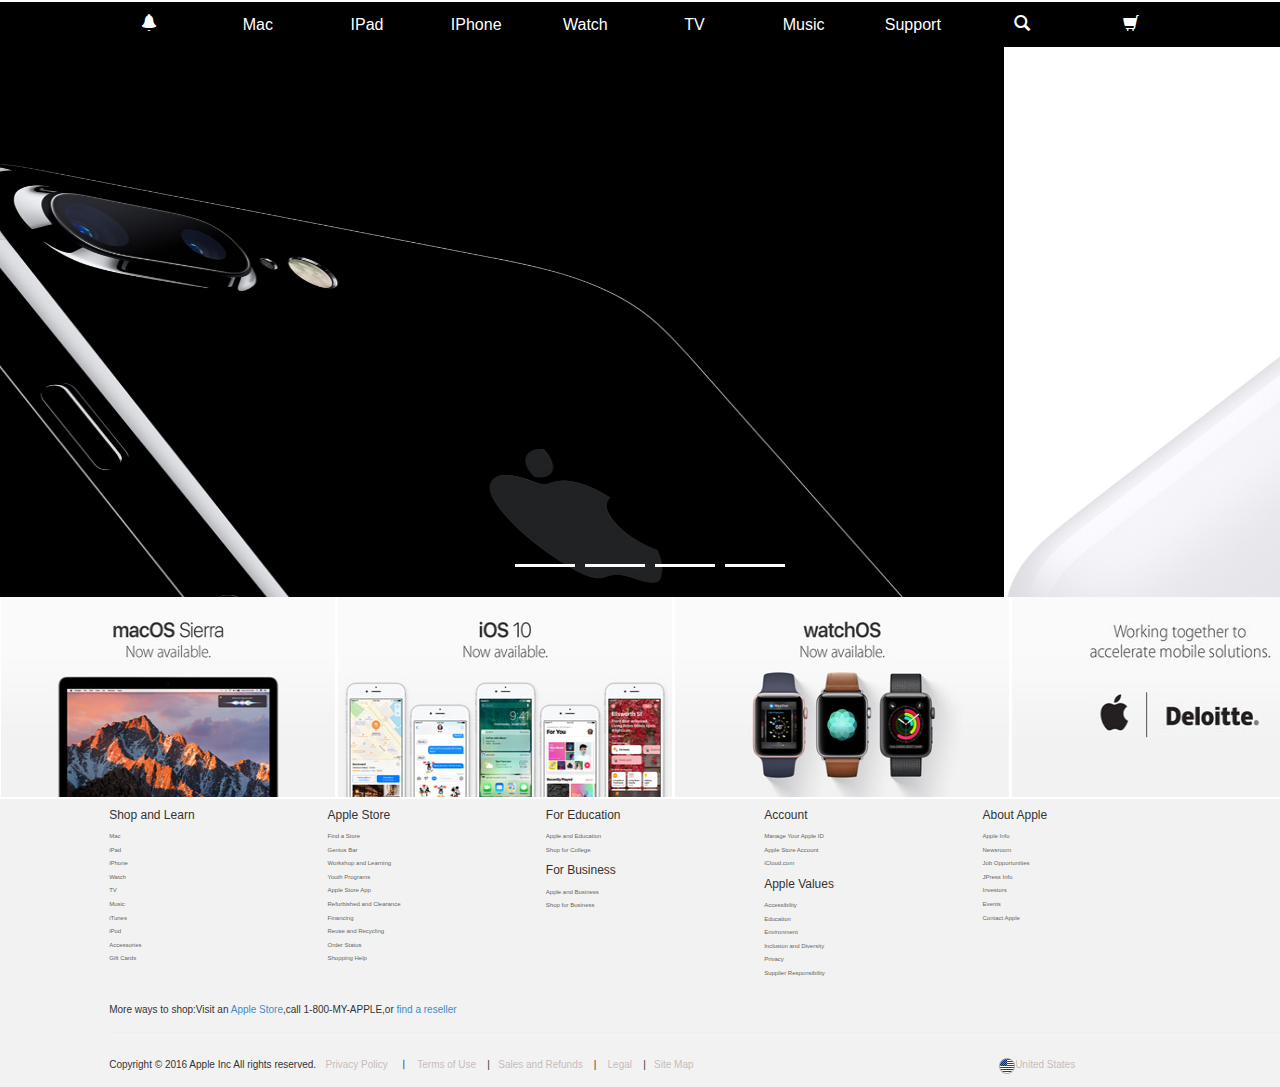
==== index.html @ 30ee864a "项目" ====
<!DOCTYPE html>
<html lang="en">
<head>
    <meta charset="UTF-8">
    <title>Apple (中国) - 官方网站</title>

    <link rel="stylesheet" href="bootstap/css/bootstrap.min.css">
    <link rel="stylesheet" href="bootstap/css/bootstrap-theme.min.css">
    <link rel="stylesheet" href="css/ApChinaCss.css">

    <script src="js/ApChinaJs.js"></script>
    <script src="js/jquery-3.1.1.js"></script>
    <script src="bootstap/js/bootstrap.min.js"></script>
    <script src="js/ApChinaJava.js"></script>

</head>
<body>
<nav>
    <div class="row box1">
        <ul class="col-sm-12 hid" id="hid1">
            <li class="col-sm-1 col-sm-offset-1 ac-gn-item">
                <a href="#">
                    <span class="glyphicon glyphicon-bell"></span>
                </a>
            </li>
            <li class="col-sm-1 ac-gn-item">
                <a href="Mac.html">
                    <span>Mac</span>
                </a>
            </li>
            <li class="col-sm-1 ac-gn-item">
                <a href="iPad.html">
                    <span>IPad</span>
                </a>
            </li>
            <li class="col-sm-1 ac-gn-item">
                <a href="#">
                    <span>IPhone</span>
                </a>
            </li>
            <li class="col-sm-1 ac-gn-item">
                <a href="#">
                    <span>Watch</span>
                </a>
            </li>
            <li class="col-sm-1 ac-gn-item">
                <a href="#">
                    <span>TV</span>
                </a>
            </li>
            <li class="col-sm-1 ac-gn-item">
                <a href="#">
                    <span>Music</span>
                </a>
            </li>
            <li class="col-sm-1 ac-gn-item">
                <a href="support.html">
                    <span>Support</span>
                </a>
            </li>
            <li class="col-sm-1 ac-gn-item xlis">
                <a href="#">
                    <span class="glyphicon glyphicon-search" id="search"></span>
                </a>
            </li>
            <li class="col-sm-1 ac-gn-item">
                <a href="#">
                    <span class="glyphicon glyphicon-shopping-cart"></span>
                </a>
            </li>
        </ul>
        <ul class="uls1">
            <li class="lis1 glyphicon glyphicon-align-justify"></li>
            <li class="lis2 glyphicon glyphicon-tint"></li>
            <li class="lis3  glyphicon glyphicon-shopping-cart"></li>

        </ul>
        <ul class="uls2">
            <li class="glyphicon glyphicon-bell lis4"></li>
            <li class="lis5"><span class="glyphicon glyphicon-search"></span><input type="text" placeholder="Search apple.com" id="inp1"><div id="div"><h6>Quick Links</h6><ul>
                <li>Find a Store</li>
                <li>Accessories</li>
                <li>iPod</li>
                <li>iOS</li>
                <li>Gift Cards</li></ul></div></li>
            <li class="glyphicon glyphicon-remove lis6"></li>
        </ul>
    </div>
</nav>
<article>
    <div class="row box2">
        <ul class="col-sm-12 ul1" id="hezi1">
            <li style="z-index: 1"><a href="#"><img src="images/iphon7.jpg" alt=""></a></li>
            <li><a href="#"><img src="images/airpods.jpg" alt=""></a></li>
            <li><a href="#"><img src="images/watch.jpg" alt=""></a></li>
            <li><a href="#"><img src="images/kuke.jpg" alt=""></a></li>
            <li><a href="#"><img src="images/iphon7.jpg" alt=""></a></li>
        </ul>
        <ul class="col-sm-12 ul2" id="ul2">
            <li></li>
            <li></li>
            <li></li>
            <li></li>
        </ul>
        <div class="can1" hidden="hidden">
            <div class="circle1" id="cl1"> < </div>
        </div>
        <div class="can2" hidden="hidden">
            <div class="circle2" id="cl2"> > </div>
        </div>
    </div>
</article>
<article>
    <div class="row box3">
        <ul class="col-sm-12">
            <li class="col-sm-3"><a href="#"><img src="images/macos.jpg" alt=""></a></li>
            <li class="col-sm-3"><a href="#"><img src="images/ios10.jpg" alt=""></a></li>
            <li class="col-sm-3"><a href="#"><img src="images/watchos.jpg" alt=""></a></li>
            <li class="col-sm-3"><a href="#"><img src="images/Deloitte.jpg" alt="" class="img"></a></li>
        </ul>
    </div>
</article>

<article>
    <div class="row box4">
        <div class="col-sm-1"></div>
        <div class="col-sm-2">
            <h6>Shop and Learn</h6>
            <ul>
                <li><a href="#">Mac</a></li>
                <li><a href="#">iPad</a></li>
                <li><a href="#">iPhone</a></li>
                <li><a href="#">Watch</a></li>
                <li><a href="#">TV</a></li>
                <li><a href="#">Music</a></li>
                <li><a href="#">iTunes</a></li>
                <li><a href="#">iPod</a></li>
                <li><a href="#">Accessories</a></li>
                <li><a href="#">Gift Cards</a></li>
            </ul>
        </div>
        <div class="col-sm-2">
            <h6>Apple Store</h6>
            <ul>
                <li><a href="#">Find a Store</a></li>
                <li><a href="#">Genius Bar</a></li>
                <li><a href="#">Workshop and Learning</a></li>
                <li><a href="#">Youth Programs</a></li>
                <li><a href="#">Apple Store App</a></li>
                <li><a href="#">Refurbished and Clearance</a></li>
                <li><a href="#">Financing</a></li>
                <li><a href="#">Reuse and Recycling</a></li>
                <li><a href="#">Order Status</a></li>
                <li><a href="#">Shopping Help</a></li>
            </ul>
        </div>
        <div class="col-sm-2">
            <h6>For Education</h6>
            <ul>
                <li><a href="#">Apple and Education</a></li>
                <li><a href="#">Shop for College</a></li>
            </ul>
            <h6>For Business</h6>
            <ul>
                <li><a href="#">Apple and Business</a></li>
                <li><a href="#">Shop for Business</a></li>
            </ul>
        </div>
        <div class="col-sm-2">
            <h6>Account</h6>
            <ul>
                <li><a href="#">Manage Your Apple ID</a></li>
                <li><a href="#">Apple Store Account</a></li>
                <li><a href="#">iCloud.com</a></li>
            </ul>
            <h6>Apple Values</h6>
            <ul>
                <li><a href="#">Accessibility</a></li>
                <li><a href="#">Education</a></li>
                <li><a href="#">Environment</a></li>
                <li><a href="#">Inclusion and Diversity</a></li>
                <li><a href="#">Privacy</a></li>
                <li><a href="#">Supplier Responsibility</a></li>
            </ul>
        </div>
        <div class="col-sm-2">
            <h6>About Apple</h6>
            <ul>
                <li><a href="#">Apple Info</a></li>
                <li><a href="#">Newsroom</a></li>
                <li><a href="#">Job Opportunities</a></li>
                <li><a href="#">JPress Info</a></li>
                <li><a href="#">Investors</a></li>
                <li><a href="#">Events</a></li>
                <li><a href="#">Contact Apple</a></li>
            </ul>
        </div>
        <div class="col-sm-1"></div>
    </div>
</article>

<footer>
    <div class="row">
        <div class="col-lg-11 col-sm-offset-1 hz1">
            <span>More ways to shop:Visit an</span><a href="#"> Apple Store</a><span>,call 1-800-MY-APPLE,or</span><a
                href="#"> find a reseller</a>
        </div>


        <div class="col-sm-11 col-sm-offset-1 hz2">
            <hr/>
        </div>


        <div class="col-sm-11 col-sm-offset-1 hz3">
            <span>Copyright &copy; 2016 Apple Inc All rights reserved.</span>
            <a href="#">&nbsp; Privacy Policy&nbsp; </a><span>&nbsp; 丨&nbsp; </span><a href="#"> &nbsp;Terms of Use&nbsp; </a><span>&nbsp; |&nbsp; </span>
            <a href="#"> &nbsp;Sales and Refunds &nbsp;</a><span> &nbsp;| &nbsp;</span><a href="#"> &nbsp;Legal&nbsp; </a><span>&nbsp; |&nbsp; </span>
            <a href="#"> &nbsp;Site Map&nbsp; </a><span class="abc"><a href="#"><img src="images/Amari.png" alt="">United States</a></span>
        </div>
    </div>
</footer>
<div class="dv">
    <ul class="one">
        <li class="glyphicon glyphicon-remove l"></li>
        <li class="glyphicon glyphicon-bell"></li>
    </ul>
    <ul class="two">
        <li>Mac</li>
        <li>iPad</li>
        <li>iPhone</li>
        <li>Watch</li>
        <li>TV</li>
        <li>Music</li>
        <li>Support</li>
        <li>Search apple.com</li>
    </ul>
</div>

</body>
</html>
---- css/ApChinaCss.css ----
*{
    margin: 0;
    padding: 0;
    list-style: none;
}
/*导航栏*/
.box1{
    background-color: #000000;
    height: 45px;
    text-decoration: none;
    margin-top: 2px;
}
.box1 ul{
    padding: 0;
    margin: 0;
}
.box1 ul li{
    height: 45px;
    float: left;
}
.box1 ul li a{
    display: block;
    height: 100px;
    text-align: center;
    color: #ffffff;
    line-height: 45px;
    font-size: 16px;
    font-weight: 100;
    text-decoration: none;
}
.box1 ul li a:hover{
    color: #6e6a66;
}
.box1 .uls1{
    display: none;
}
.box1 .uls1{
    width: 100%;
    height: 45px;
    /*background-color: #FFFFFF;*/
    padding-left: 15px;
}
.box1 .uls1 li{
    float: left;
    width: 33%;
    height: 45px;
    line-height: 45px;
}
.box1 .uls1 li:hover{
    color: #6e6a66;
}
.box1 .uls1 .lis1{
    text-align: left;
    color: #FFFFFF;
    font-size: 16px;
    padding-left: 5px;
}
.box1 .uls1 .lis2{
    text-align: center;
    color: #FFFFFF;
    font-size: 16px;
    padding-left: 5px;
}
.box1 .uls1 .lis3{
    text-align: right;
    color: #FFFFFF;
    font-size: 16px;
    padding-right: 15px;
}

.box1 .uls2{
    display: none;
}
.box1 .uls2 {
    width: 100%;
    height: 45px;
    padding-left: 15px;

}
.box1 .uls2 li{
    color: #ffffff;
    float: left;
    height: 45px;
    line-height: 45px;
    /*background-color: red;*/
}
.box1 .uls2 li:hover{
    color: #6e6a66;
}
.box1 .uls2 .lis4{
    width: 20%;
    text-align: left;
    /*color: #ffffff;*/
    font-size: 16px;
    padding-left: 50px;
}
.box1 .uls2 .lis5{
    width: 60%;
}
.box1 .uls2 .lis5 span{
    /*display: block;*/
    width: 3%;
}
.box1 .uls2 .lis5 input{
    width: 97%;
    height: 45px;
    border: none;
    outline: none;
    background-color: #000000;
}
.box1 .uls2 .lis5 #div{
    color: #88847c;
    margin: 0;
    padding: 0;
    display: none;
    width: 100%;
    height: 250px;
    background-color: #ffffff;
    z-index: 10000000;
    position: relative;
    top: 0;
}
.box1 .uls2 .lis5 #div h6{
    margin: 0;
    padding-left: 30px;
    height: 60px;
    line-height: 60px;
}
.box1 .uls2 .lis5 #div ul{
    padding-left: 75px;
    width: 100%;
    height: 100px;
    position: absolute;
    top: 45px;
    left: 0;
}
.box1 .uls2 .lis5 #div li{
    color: #88847c;
    width: 100%;
    height: 40px;
    line-height: 40px;
    font-size: 10px;
    /*display: block;*/
}
.box1 .uls2 .lis5 #div li:hover{
    background-color: #c3bbb3;
}


.box1 .uls2 .lis6{
    width: 20%;
    text-align: center;
    height: 45px;
    padding-right: 30px;
}

/*//轮播图*/
.box2{
    position: relative;
    height: 550px;
    margin: 0;
    padding: 0;
}

.box2 ul{
    list-style: none;
}
.box2{
    height: 550px;
    width:100%;
    margin: 0;
    padding: 0;
    position: relative;
    overflow: hidden;
}
.box2 ul img{
    display: block;
    width: 1366px;
    height: 550px;
}
.box2 .ul1{
    padding: 0;
    height: 550px;
    width: 600%;
    z-index: 1;
    position: relative;
}
.box2 .ul2{
    height: 3px;
    z-index: 100;
    position: absolute;
    bottom: 20px;
    left: 50%;
    margin-left: -140px;
}
.box2 .ul2 li{
    float: left;
    width: 60px;
    height: 3px;
    margin-right: 10px;
    background-color: #fff;
}

.box2>.ul1>li{
    float: left;
    margin: 0;
    padding: 0;
    /*position: absolute;*/
    /*top: 0;*/
}
.box2>.ul1>li>img{
    display: block;
}

.box2 .can1{
    position: absolute;
    left: 0;
    top: 0;
    width: 150px;
    height: 550px;
    z-index: 9999;
    /*display: none;*/
}
.box2 .can1 .circle1{
    width: 65px;
    height: 65px;
    border-radius: 50%;
    position: absolute;
    top: 50%;
    left: 10px;
    margin-top: -40px;
    z-index: 999;
    background: rgba(99, 103, 83, 0.2);
    text-align: center;
    line-height: 65px;
    font-size: 20px;
    color: #ffffff;
}
.box2 .can2{
    position: absolute;
    right: 0;
    top: 0;
    width: 150px;
    height: 550px;
    /*display: none;*/
}
.box2 .circle2{
    width: 65px;
    height: 65px;
    border-radius: 50%;
    position: absolute;
    top: 50%;
    right: 10px;
    margin-top: -40px;
    background: rgba(99, 103, 83, 0.2);
    z-index: 999;
    text-align: center;
    line-height: 65px;
    font-size: 20px;
    color: #ffffff;

}


/*项目展示*/

.box3{
    width: 1349px;
    margin: 0;
    padding: 0;
    padding-left:1px;
}
.box3 ul{
    width: 100%;
    padding: 0;
    margin: 0;
}
.box3 ul li{
    width: 337px;
    display: block;
    float: left;
    margin: 0;
    padding:0;
    text-align: center;
    line-height: 20px;
    /*border-right: 2px;*/
}
.box3 ul li a{
    display: block;
    width: 335.25px;
    height: 200px;
}
.box3 ul li a img{
     display: block;
     width: 335.25px;
     height: 200px;
     border-right: 1px solid #FFFFFF;
 }
.box3 ul li a .img{
    border:0;
}

.box4{
    background-color: #f2f2f2;
    margin-top: 2px;
}
.box4 ul li a{
    display: block;
    margin-top: 5px;
    font-size: 6px;
    color: #666666;
}
footer{
    background-color: #f2f2f2;
}

footer .hz1 span{
    height: 45px;
    font-size: 10px;
    line-height: 45px;

}
footer .hz1 a{
    /*display: block;*/
    font-size: 10px;
}
footer .hz2{
    height: 10px;
    margin-top: 0;
}
footer .hz2 hr{
    margin: 0;
}
footer .hz3 span{
    height: 45px;
    font-size: 10px;
    line-height: 45px;
}
footer .hz3 a{
    font-size: 10px;
    color: #c7bcbc;
}
footer .hz3 .abc{
    margin-left: 300px;
}

/*创建的元素的样式设置*/
.box1 .ul3{
    padding-left: 15px;
    margin: 0 auto;
}

.box1 .ul3 li{
    /*width: 100px;*/
    height: 45px;
    float: left;
    /*margin: 0 auto;*/
}
.box1 .ul3 .li1,#li3{
    width: 20%;
    text-align: center;
    line-height: 45px;
    font-size: 18px;
    color: #FFFFFF;
    font-weight: 200;

}
.box1 .ul3 .li2{
    width: 60%;
    /*height: 200px;*/
    /*position: relative;*/
}
.box1 .ul3 .li2 input{
    border: 0;
    width: 96%;
    height: 45px;
    background-color: #000000;
    color: #FFFFFF;
    list-style: none;
    line-height: 45px;
    margin-top: -5px;
}
.box1 .ul3 .li2 span{
    text-align: center;
    line-height: 45px;
    width: 4%;
    height: 45px;
    font-size: 18px;
    color: #FFFFFF;
}
.box1 .ul3 .li2 ul{
    width: 100%;
    height: 150px;
    background-color: #fff;
    z-index: 1000000;
}

.box1 .uls{
    width: 100%;
    height: 45px;
    padding-left: 15px;
    color: #FFFFFF;
}
.box1 .uls .lis1{
    float: left;
    width: 33%;
    height: 45px;
    /*background-color: red;*/
    text-align: left;
    line-height: 45px;
    padding-left: 10px;
}
.box1 .uls .lis2{
    float: left;
    width: 33%;
    height: 45px;
    /*background-color: red;*/
    text-align: center;
    line-height: 45px;
}
.box1 .uls .lis3{
    float: left;
    width: 33%;
    height: 45px;
    /*background-color: red;*/
    text-align: right;
    line-height: 45px;
    padding-right: 20px;;

}
.dv{
    width: 100%;
    height: 768px;
    background-color: #000;
    display: none;
    font-weight: 300;
    color: #ffffff;
    position: relative;
}
.dv .one{
    width: 100%;
    height: 45px;
    position: fixed;
    background-color: #000;
    z-index: 1000;
}
.dv .one li{
    float: left;
    width: 50%;
    height: 45px;
    line-height: 45px;
    text-align: left;
}
.dv .one li:hover{
    color: #6e6a66;
}
.dv .one .l{
    padding-left: 20px;
}
.dv .two{
    width: 100%;
    position: absolute;
    top: 45px;
    background-color: #000;

}
.dv .two li{
    width: 80%;
    height: 45px;
    font-size: 20px;
    line-height: 45px;
    margin-left: 50px;
    border-bottom: 1px solid #88847c;
}
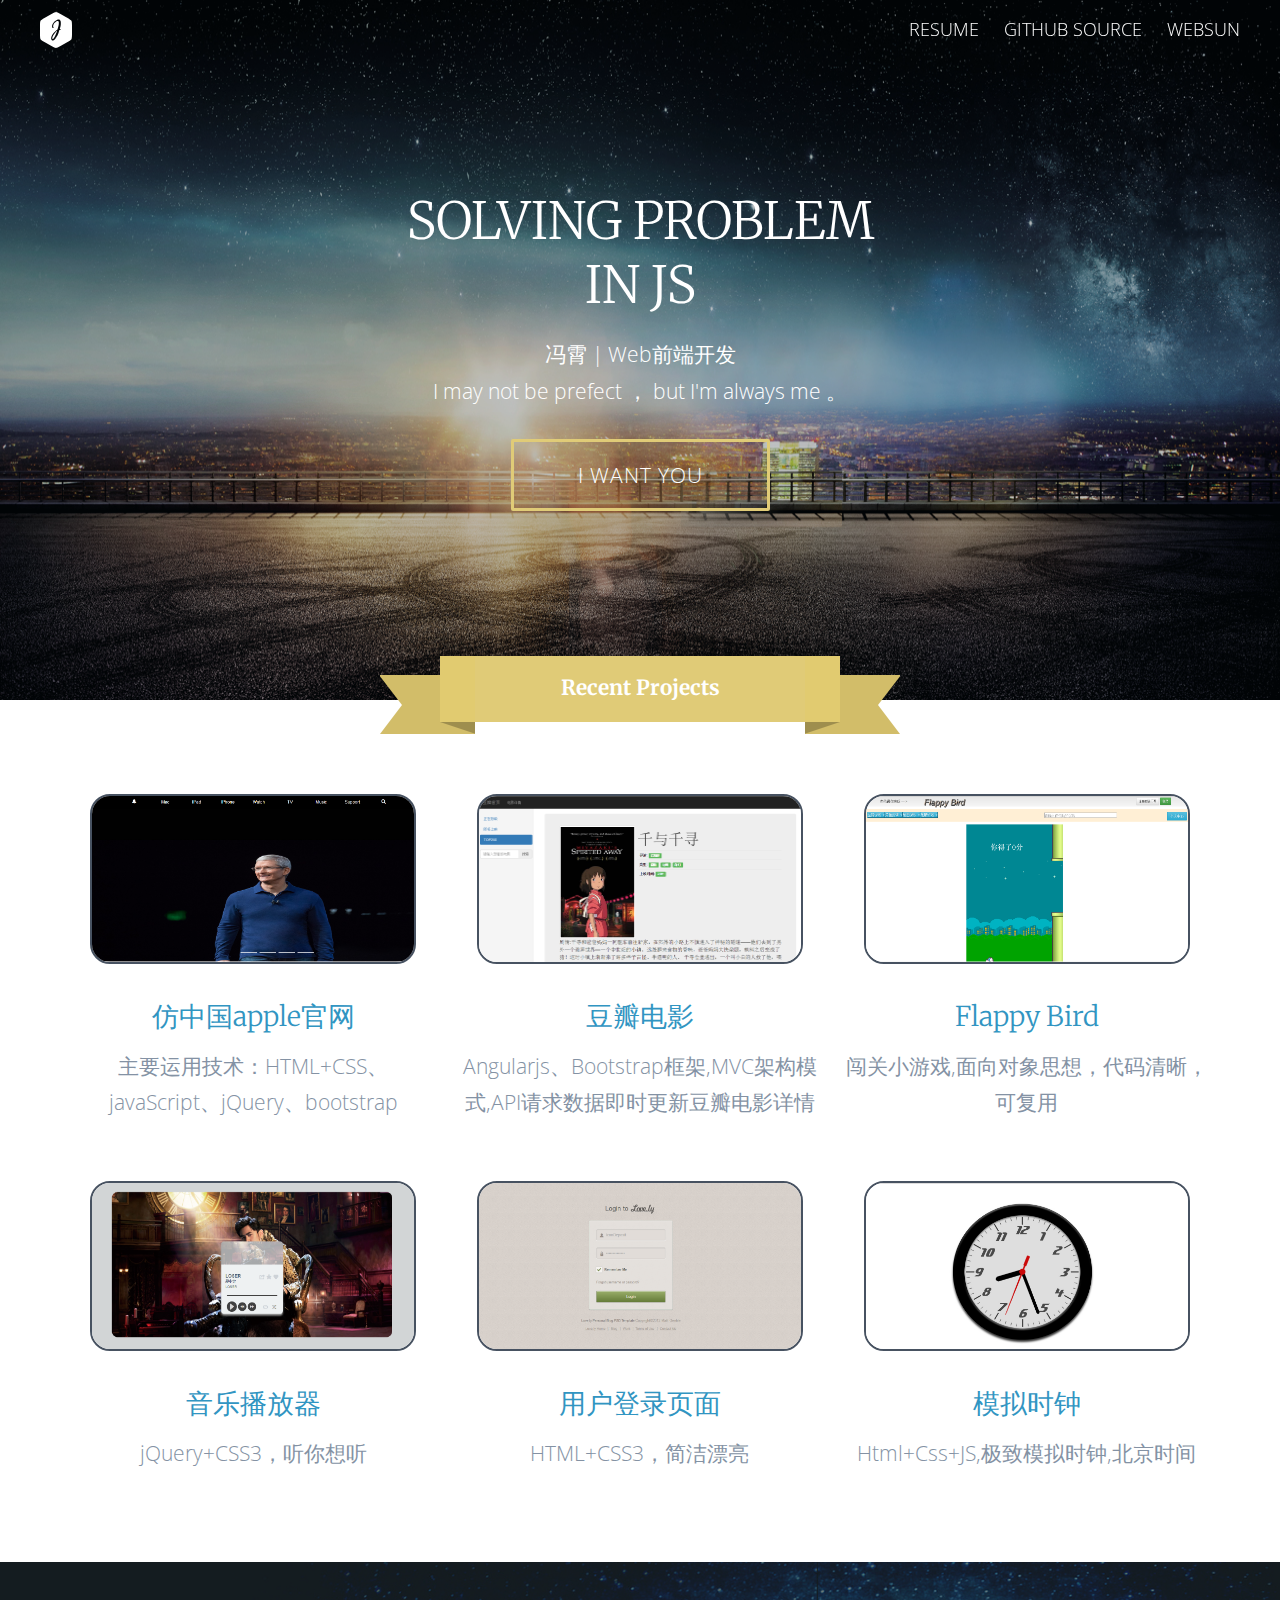
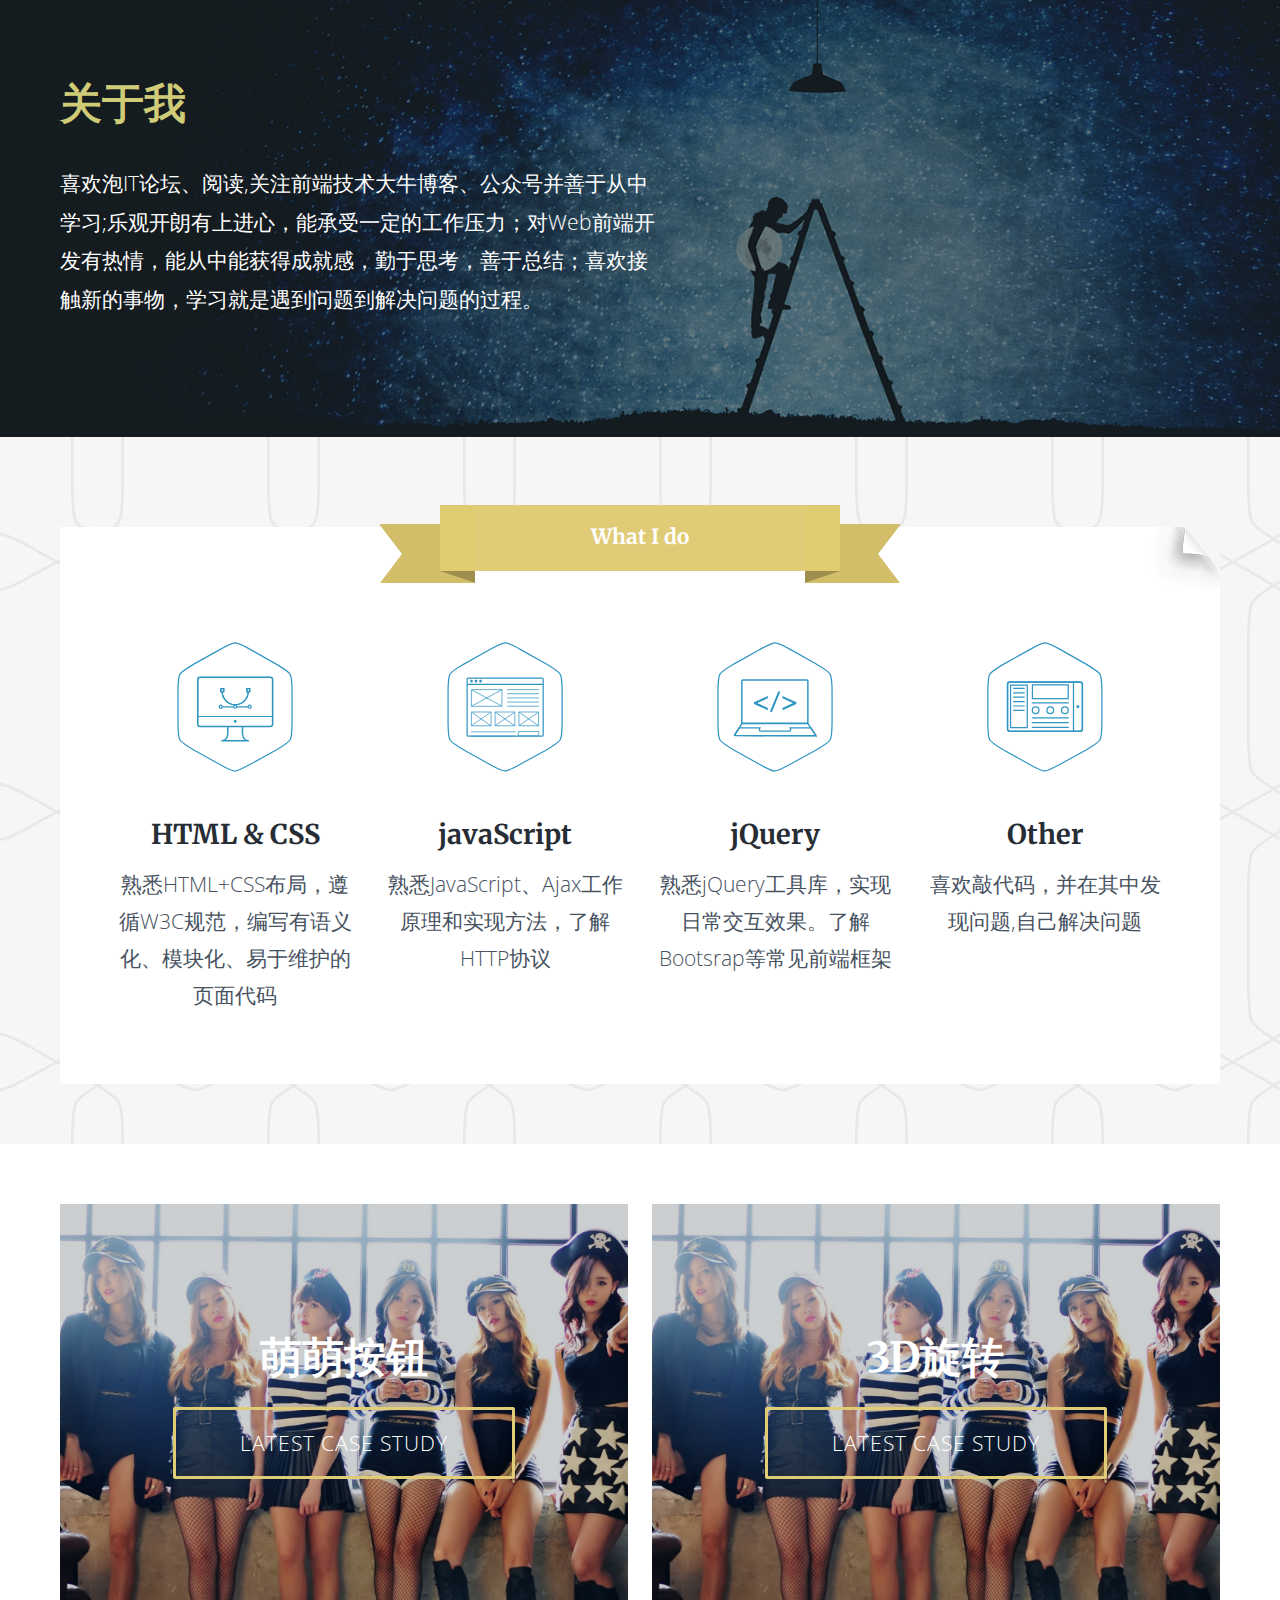
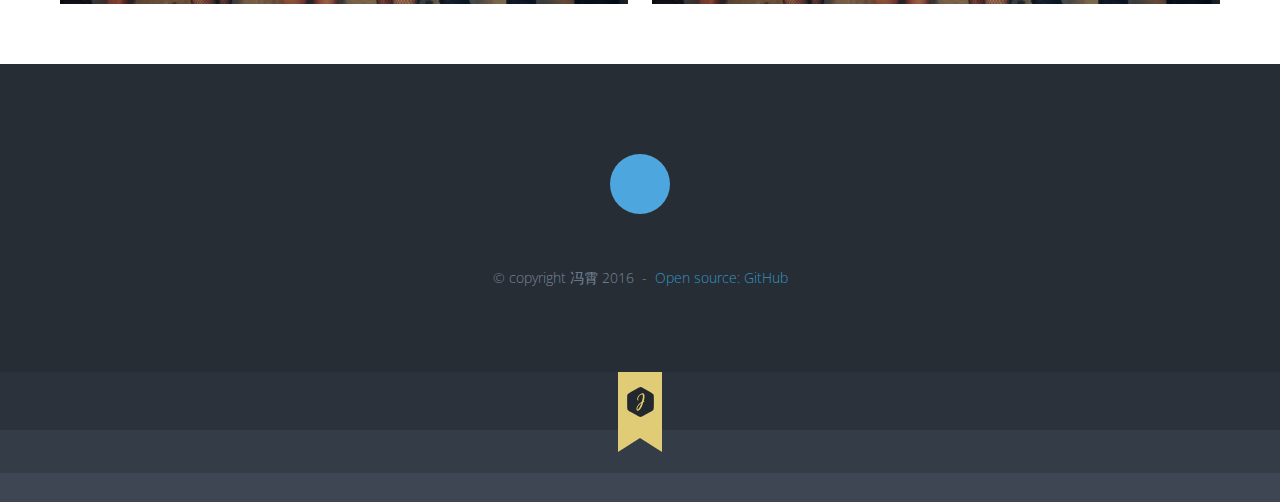
==== commit d67b7462: "个人网站" ====
--- a/index.html
+++ b/index.html
@@ -1,241 +1,287 @@
 <!DOCTYPE html>
-<html lang="en">
+<html>
 <head>
-    <meta charset="UTF-8">
-    <title>Apple (中国) - 官方网站</title>
-
-    <link rel="stylesheet" href="bootstap/css/bootstrap.min.css">
-    <link rel="stylesheet" href="bootstap/css/bootstrap-theme.min.css">
-    <link rel="stylesheet" href="css/ApChinaCss.css">
-
-    <script src="js/ApChinaJs.js"></script>
-    <script src="js/jquery-3.1.1.js"></script>
-    <script src="bootstap/js/bootstrap.min.js"></script>
-    <script src="js/ApChinaJava.js"></script>
-
+<meta charset="utf-8">
+<meta http-equiv="X-UA-Compatible" content="IE=edge,chrome=1">
+<meta name="viewport" content="width=device-width, initial-scale=1.0" />
+<title>SunnyWeb</title>
+<link rel="icon" type="image/png" href="个人网页首页/images/favicon.png" />
+<link rel="stylesheet" type="text/css" href="http://fonts.googleapis.com/css?family=Merriweather:400,700,300,300italic,900|Open+Sans:300italic,400italic,400,300,700)">
+<link rel="stylesheet" type="text/css" href="//at.alicdn.com/t/font_1470554103_8496597.css">
+<link rel="stylesheet" type="text/css" href="个人网页首页/css/reset.css">
+<link rel="stylesheet" type="text/css" href="个人网页首页/css/common.css">
+<link rel="stylesheet" type="text/css" href="个人网页首页/css/main.css">
+<link rel="stylesheet" type="text/css" href="个人网页首页/css/wodry.css">
+	<script src="个人网页首页/js/scripts/jquery-2.2.3.min.js"></script>
+	<script type="text/javascript">
+		$(function(){
+			$(".top_ul li").mouseover(function(){
+				$(this).children("div").addClass("selected");
+			});
+			$(".top_ul li").mouseout(function(){
+				$(this).children("div").removeClass("selected");
+			});
+		});
+	</script>
 </head>
 <body>
-<nav>
-    <div class="row box1">
-        <ul class="col-sm-12 hid" id="hid1">
-            <li class="col-sm-1 col-sm-offset-1 ac-gn-item">
-                <a href="#">
-                    <span class="glyphicon glyphicon-bell"></span>
-                </a>
-            </li>
-            <li class="col-sm-1 ac-gn-item">
-                <a href="Mac.html">
-                    <span>Mac</span>
-                </a>
-            </li>
-            <li class="col-sm-1 ac-gn-item">
-                <a href="iPad.html">
-                    <span>IPad</span>
-                </a>
-            </li>
-            <li class="col-sm-1 ac-gn-item">
-                <a href="#">
-                    <span>IPhone</span>
-                </a>
-            </li>
-            <li class="col-sm-1 ac-gn-item">
-                <a href="#">
-                    <span>Watch</span>
-                </a>
-            </li>
-            <li class="col-sm-1 ac-gn-item">
-                <a href="#">
-                    <span>TV</span>
-                </a>
-            </li>
-            <li class="col-sm-1 ac-gn-item">
-                <a href="#">
-                    <span>Music</span>
-                </a>
-            </li>
-            <li class="col-sm-1 ac-gn-item">
-                <a href="support.html">
-                    <span>Support</span>
-                </a>
-            </li>
-            <li class="col-sm-1 ac-gn-item xlis">
-                <a href="#">
-                    <span class="glyphicon glyphicon-search" id="search"></span>
-                </a>
-            </li>
-            <li class="col-sm-1 ac-gn-item">
-                <a href="#">
-                    <span class="glyphicon glyphicon-shopping-cart"></span>
-                </a>
-            </li>
-        </ul>
-        <ul class="uls1">
-            <li class="lis1 glyphicon glyphicon-align-justify"></li>
-            <li class="lis2 glyphicon glyphicon-tint"></li>
-            <li class="lis3  glyphicon glyphicon-shopping-cart"></li>
-
-        </ul>
-        <ul class="uls2">
-            <li class="glyphicon glyphicon-bell lis4"></li>
-            <li class="lis5"><span class="glyphicon glyphicon-search"></span><input type="text" placeholder="Search apple.com" id="inp1"><div id="div"><h6>Quick Links</h6><ul>
-                <li>Find a Store</li>
-                <li>Accessories</li>
-                <li>iPod</li>
-                <li>iOS</li>
-                <li>Gift Cards</li></ul></div></li>
-            <li class="glyphicon glyphicon-remove lis6"></li>
-        </ul>
+<header class="siteTop-wrapper" id="top-js">
+	<nav class="clearfix">
+		<ul class="top_ul">
+			<li style="">
+				<a href="网页简历/aresume.html" title="WebSun">Resume</a>
+				<div style="">
+					<a href="网页简历/aresume.html">个人简历</a>
+					<img src="个人网页首页/images/k1.jpg" alt=""/>
+				</div>
+			</li>
+
+			<li>
+				<a href="https://github.com/fxjson" target="_blank" title="WebSun">GitHub Source</a>
+				<div class="">
+					<a href="https://github.com/fxjson" target="_blank" >GitHub 项目资源</a>
+					<img src="个人网页首页/images/k1.jpg" alt=""/>
+				</div>
+			</li>
+
+			<li class="last">
+				<a href="#" title="Contact">WebSun</a>
+				<div style="">
+					<a href="#">与我联系</a>
+					<img src="个人网页首页/images/k1.jpg" alt=""/>
+				</div>
+			</li>
+		</ul>
+		<div class="control">
+			<a href="#" target="_blank" class="logo buzz-out"><h1>sun</h1></a>
+			<a id="nav-toggle" href="#"><span></span></a>
+		</div>
+	</nav>
+</header>
+
+<div class="siteHome-wrapper">
+	<div style="position: relative;">
+			<ul id="Change" >
+				<li><img src="个人网页首页/images/lunbo1.jpg" alt=""/></li>
+				<li><img src="个人网页首页/images/lubo.jpg" alt=""/></li>
+				<section class="hero">
+					<div class="wrapper clearfix">
+						<article class="message">
+							<h1>SOLVING PROBLEM<br>IN
+			      <span class="flipup">
+			          <span class="wodryRX">
+			               js|jQ
+			          </span>
+			      </span>
+							</h1>
+							<p><small class="name">冯霄 | Web前端开发</small><br/> I may not be prefect ， but I'm always me 。 </p>
+							<a class="btn" href="#modal">I want you</a>
+						</article>
+					</div>
+				</section>
+			</ul>
+	</div>
+	<section class="projects" id="project">
+		<div class="wrapper clearfix">
+			<h2 class="ribbon">
+				<span class="ribbon-content">Recent Projects</span>
+			</h2>
+			<article>
+				<a href="AppleCN/index.html" target="_blank">
+					<img src="个人网页首页/images/1.png">
+					<h3>仿中国apple官网</h3>
+					<p>主要运用技术：HTML+CSS、javaScript、jQuery、bootstrap</p>
+				</a>
+			</article>
+			<article>
+				<a href="豆瓣电影/index.html" target="_blank" >
+					<img src="个人网页首页/images/db.png">
+					<h3>豆瓣电影</h3>
+					<p>Angularjs、Bootstrap框架,MVC架构模式,API请求数据即时更新豆瓣电影详情</p>
+				</a>		
+			</article>
+			<article>
+				<a href="Flappy%20Bird/综合项目.html" target="_blank" >
+					<img src="个人网页首页/images/4.png">
+					<h3>Flappy Bird</h3>
+					<p>闯关小游戏,面向对象思想，代码清晰，可复用</p>
+				</a>
+			</article>
+			<article>
+				<a href="音乐播放器/YYindex.html" target="_blank">
+					<img src="个人网页首页/images/3.png">
+					<h3>音乐播放器</h3>
+					<p>jQuery+CSS3，听你想听</p>
+				</a>
+			</article>
+			<article>
+				<a href="登录框/login.html" target="_blank">
+					<img src="个人网页首页/images/5-1.png">
+					<h3>用户登录页面</h3>
+					<p>HTML+CSS3，简洁漂亮</p>
+				</a>
+			</article>
+			<article>
+				<a href="模拟时钟/模拟时钟.html" target="_blank">
+					<img src="个人网页首页/images/5.png">
+					<h3>模拟时钟</h3>
+					<p>Html+Css+JS,极致模拟时钟,北京时间</p>
+				</a>
+			</article>
+		</div>
+	</section>
+	<section class="bio">
+		<div class="wrapper">
+			<article>
+				<div class="bio-content">
+					<h2>关于我</h2>
+					<p>喜欢泡IT论坛、阅读,关注前端技术大牛博客、公众号并善于从中学习;乐观开朗有上进心，能承受一定的工作压力；对Web前端开发有热情，能从中能获得成就感，勤于思考，善于总结；喜欢接触新的事物，学习就是遇到问题到解决问题的过程。</p>
+				</div>
+			</article>
+		</div>
+	</section>
+	<section class="skillSet">
+		<div class="wrapper">
+			<div class="skillSet-inner clearfix">
+				<h2 class="ribbon">
+					<span class="ribbon-content">What I do</span>
+				</h2>
+				<article class="skill">
+					<h3>HTML & CSS</h3>
+					<p>熟悉HTML+CSS布局，遵循W3C规范，编写有语义化、模块化、易于维护的页面代码</p>
+				</article>
+				<article class="skill">
+					<h3>javaScript</h3>
+					<p>熟悉JavaScript、Ajax工作原理和实现方法，了解HTTP协议</p>
+				</article>
+				<article class="skill">
+					<h3>jQuery</h3>
+					<p>熟悉jQuery工具库，实现日常交互效果。了解Bootsrap等常见前端框架</p>
+				</article>
+				<article class="skill">
+					<h3>Other</h3>
+					<p>喜欢敲代码，并在其中发现问题,自己解决问题</p>
+				</article>
+			</div>
+		</div>
+	</section>
+	<section class="latest">
+		<div class="wrapper clearfix">
+			<article class="blo">
+				<div class="latest-content">
+					<h2>萌萌按钮</h2>
+					<a class=btn href="哔哩哔哩菜单按钮/index.html" target="_blank">Latest Case Study</a>
+				</div>
+			</article>
+			<article class="foundry">
+				<div class="latest-content">
+					<h2>3D旋转</h2>
+					<a class=btn href="3D旋转/3D旋转.html" target="_blank">Latest Case Study</a>
+				</div>
+			</article>
+		</div>
+	</section>
+	<footer>
+		<div class="wrapper">
+			<div class="soc clearfix">
+				<a class="github" target="_blank" href="https://github.com/fxjson">
+					<span class="per-iconfont icon-github" ></span>
+				</a>
+							</div>
+			<small>
+				© copyright 冯霄 2016 &nbsp;-&nbsp;
+				<a href="https://github.com/fxjson" target="_blank">Open source: GitHub </a>
+			</small>
+		</div>
+	</footer>
+	<div class="sub-footer tooltip-top" data-tooltip="Back to the Top">
+    	<a href="#" class="back-to-top gotop-js">Back to top</a>
+   		<span class="tip">Back To The Top</span>
+  </div>
+</div>
+
+<script src="个人网页首页/js/scripts/jquery-2.2.3.min.js"></script>
+<div class="modal-dialog" id="modal">
+  <div class="cover"></div>
+  <div class="modal-content">
+    <div class="modal-head">
+      <div class="close"></div>
+      <h2 class="ribbon">
+		 <span class="ribbon-content">Contact Me</span>
+	  </h2>
+      <img src="http://www.jesseshowalter.com/assets/images/icon-email.svg" alt="">
     </div>
-</nav>
-<article>
-    <div class="row box2">
-        <ul class="col-sm-12 ul1" id="hezi1">
-            <li style="z-index: 1"><a href="#"><img src="images/iphon7.jpg" alt=""></a></li>
-            <li><a href="#"><img src="images/airpods.jpg" alt=""></a></li>
-            <li><a href="#"><img src="images/watch.jpg" alt=""></a></li>
-            <li><a href="#"><img src="images/kuke.jpg" alt=""></a></li>
-            <li><a href="#"><img src="images/iphon7.jpg" alt=""></a></li>
-        </ul>
-        <ul class="col-sm-12 ul2" id="ul2">
-            <li></li>
-            <li></li>
-            <li></li>
-            <li></li>
-        </ul>
-        <div class="can1" hidden="hidden">
-            <div class="circle1" id="cl1"> < </div>
-        </div>
-        <div class="can2" hidden="hidden">
-            <div class="circle2" id="cl2"> > </div>
-        </div>
-    </div>
-</article>
-<article>
-    <div class="row box3">
-        <ul class="col-sm-12">
-            <li class="col-sm-3"><a href="#"><img src="images/macos.jpg" alt=""></a></li>
-            <li class="col-sm-3"><a href="#"><img src="images/ios10.jpg" alt=""></a></li>
-            <li class="col-sm-3"><a href="#"><img src="images/watchos.jpg" alt=""></a></li>
-            <li class="col-sm-3"><a href="#"><img src="images/Deloitte.jpg" alt="" class="img"></a></li>
-        </ul>
-    </div>
-</article>
-
-<article>
-    <div class="row box4">
-        <div class="col-sm-1"></div>
-        <div class="col-sm-2">
-            <h6>Shop and Learn</h6>
-            <ul>
-                <li><a href="#">Mac</a></li>
-                <li><a href="#">iPad</a></li>
-                <li><a href="#">iPhone</a></li>
-                <li><a href="#">Watch</a></li>
-                <li><a href="#">TV</a></li>
-                <li><a href="#">Music</a></li>
-                <li><a href="#">iTunes</a></li>
-                <li><a href="#">iPod</a></li>
-                <li><a href="#">Accessories</a></li>
-                <li><a href="#">Gift Cards</a></li>
-            </ul>
-        </div>
-        <div class="col-sm-2">
-            <h6>Apple Store</h6>
-            <ul>
-                <li><a href="#">Find a Store</a></li>
-                <li><a href="#">Genius Bar</a></li>
-                <li><a href="#">Workshop and Learning</a></li>
-                <li><a href="#">Youth Programs</a></li>
-                <li><a href="#">Apple Store App</a></li>
-                <li><a href="#">Refurbished and Clearance</a></li>
-                <li><a href="#">Financing</a></li>
-                <li><a href="#">Reuse and Recycling</a></li>
-                <li><a href="#">Order Status</a></li>
-                <li><a href="#">Shopping Help</a></li>
-            </ul>
-        </div>
-        <div class="col-sm-2">
-            <h6>For Education</h6>
-            <ul>
-                <li><a href="#">Apple and Education</a></li>
-                <li><a href="#">Shop for College</a></li>
-            </ul>
-            <h6>For Business</h6>
-            <ul>
-                <li><a href="#">Apple and Business</a></li>
-                <li><a href="#">Shop for Business</a></li>
-            </ul>
-        </div>
-        <div class="col-sm-2">
-            <h6>Account</h6>
-            <ul>
-                <li><a href="#">Manage Your Apple ID</a></li>
-                <li><a href="#">Apple Store Account</a></li>
-                <li><a href="#">iCloud.com</a></li>
-            </ul>
-            <h6>Apple Values</h6>
-            <ul>
-                <li><a href="#">Accessibility</a></li>
-                <li><a href="#">Education</a></li>
-                <li><a href="#">Environment</a></li>
-                <li><a href="#">Inclusion and Diversity</a></li>
-                <li><a href="#">Privacy</a></li>
-                <li><a href="#">Supplier Responsibility</a></li>
-            </ul>
-        </div>
-        <div class="col-sm-2">
-            <h6>About Apple</h6>
-            <ul>
-                <li><a href="#">Apple Info</a></li>
-                <li><a href="#">Newsroom</a></li>
-                <li><a href="#">Job Opportunities</a></li>
-                <li><a href="#">JPress Info</a></li>
-                <li><a href="#">Investors</a></li>
-                <li><a href="#">Events</a></li>
-                <li><a href="#">Contact Apple</a></li>
-            </ul>
-        </div>
-        <div class="col-sm-1"></div>
-    </div>
-</article>
-
-<footer>
-    <div class="row">
-        <div class="col-lg-11 col-sm-offset-1 hz1">
-            <span>More ways to shop:Visit an</span><a href="#"> Apple Store</a><span>,call 1-800-MY-APPLE,or</span><a
-                href="#"> find a reseller</a>
-        </div>
-
-
-        <div class="col-sm-11 col-sm-offset-1 hz2">
-            <hr/>
-        </div>
-
-
-        <div class="col-sm-11 col-sm-offset-1 hz3">
-            <span>Copyright &copy; 2016 Apple Inc All rights reserved.</span>
-            <a href="#">&nbsp; Privacy Policy&nbsp; </a><span>&nbsp; 丨&nbsp; </span><a href="#"> &nbsp;Terms of Use&nbsp; </a><span>&nbsp; |&nbsp; </span>
-            <a href="#"> &nbsp;Sales and Refunds &nbsp;</a><span> &nbsp;| &nbsp;</span><a href="#"> &nbsp;Legal&nbsp; </a><span>&nbsp; |&nbsp; </span>
-            <a href="#"> &nbsp;Site Map&nbsp; </a><span class="abc"><a href="#"><img src="images/Amari.png" alt="">United States</a></span>
-        </div>
-    </div>
-</footer>
-<div class="dv">
-    <ul class="one">
-        <li class="glyphicon glyphicon-remove l"></li>
-        <li class="glyphicon glyphicon-bell"></li>
-    </ul>
-    <ul class="two">
-        <li>Mac</li>
-        <li>iPad</li>
-        <li>iPhone</li>
-        <li>Watch</li>
-        <li>TV</li>
-        <li>Music</li>
-        <li>Support</li>
-        <li>Search apple.com</li>
-    </ul>
+    <div class="form-content">
+      <form action="">
+        <ul>
+        <li class=heighterror>  
+          <lable class=title for=name>姓名</lable>
+          <div>
+            <input type="text" class="panel" id=name name=name placeholder="只能是字母、数字、下划线，3-10个字符">
+          </div>
+          <p class="error">不能为空</p>
+          </li>
+       <li> 
+          <lable class=title for=name>邮箱</lable>
+          <div>
+            <input type="password" class="panel" id=password name="password" placeholder="mysupermail@mail.com">
+          </div>
+          <p class="error">邮箱格式不正确</p>
+       </li>
+       <li>
+        <lable class=title for=conment>留言</lable>
+        <div>
+          <textarea name="conment" class="panel" id="conment"  cols="30" rows="10"></textarea>
+       </div>
+       </li>
+       <li>
+        <input type="submit" class=formbtn value="SUBMIT">
+       </li>
+       </ul>
+      </form>
+  	</div>
+  </div>
 </div>
-
+<script src="个人网页首页/js/wodry.js"></script>
+<script src="个人网页首页/js/main.js"></script>
+
+<script>
+	$(function () {
+		var liItems = $("#Change").children();
+		var liLen = liItems.length;
+		var count = 0;
+		var Atimer = null;
+
+//          定义图片切换函数(即改变透明度)
+		function showImages(index){
+			for(var i = 0; i < liLen - 1; i++){
+				liItems[i].style.zIndex = 100 - i;
+				liItems[i].style.opacity = '0';
+			}
+			liItems[index].style.zIndex = 100;
+			liItems[index].style.opacity = '1';
+		}
+		showImages(0);
+//          定义自动轮播函数
+		function autoplay(){
+			if(count % 2 == 0){
+				count = 0;
+			}
+			showImages(count);
+			count++;
+		}
+		Atimer = setInterval(autoplay, 3000);
+	})
+</script>
+<script>
+	/*------navShow------*/
+	$.goNavShow($('#top-js'))
+	/*------文字翻转------*/
+	$('.wodryRX').wodry({
+	    animation: 'rotateX',
+	    delay: 1500,
+	    animationDuration: 800
+	});
+</script>
 </body>
 </html>--- a/个人网页首页/css/common.css
+++ b/个人网页首页/css/common.css
@@ -0,0 +1,76 @@
+@charset "UTF-8";
+html{
+	font-size: 100%;
+}
+.wrapper{
+	max-width: 1300px;
+	padding: 60px;
+	margin: 0 auto;	
+}
+html .btn{
+	border: 3px solid #E0CB77;
+	font-size: inherit;
+	padding: 1.2rem 4rem;
+	text-align: center;
+	font-weight: 100;
+	color: #fff;
+	text-transform: uppercase;
+	letter-spacing: 1px;
+	border-radius: 2px;
+	display: inline-block;
+	position: relative;
+	transition: all .1s ease-in-out;
+}
+html .btn:hover{
+	background: #e5d38c;
+    color: #86711f;
+}
+.ribbon{
+	width: 70%;
+	max-width: 400px;
+	min-height: 66px;
+	position: relative;
+	text-align: center;
+	line-height: 4rem;
+	margin: -3em auto 2em;
+	color: #fff;
+	background-color: #E0CB77;
+	font-size: 1em;
+	z-index: 222;
+}
+.ribbon:before{
+	position: absolute;
+	content: '';
+	top: 0;
+	left: -60px;
+	border-bottom: 0;
+	width: 95px;
+	height: 78px;
+	background: url(../images/ribbonTail.png) no-repeat;
+}
+.ribbon:after{
+	position: absolute;
+	content: '';
+	top: 0;
+	right: -60px;
+	border-bottom: 0;
+	width: 95px;
+	height: 78px;
+	background: url(../images/ribbonTail.png) no-repeat;
+	transform: scaleX(-1);
+}
+p{
+	margin: 1.2rem 0;
+	line-height: 2.3rem;
+	font-family: "Open Sans",sans-serif;
+}
+h2{
+	font-size: 2.6rem;
+}
+h3{
+	font-size: 1.7rem;
+}
+::selection{
+	color: #fff;
+	background-color: #e9daa0;
+}
--- a/个人网页首页/css/main.css
+++ b/个人网页首页/css/main.css
@@ -0,0 +1,754 @@
+@charset "UTF-8";
+/**====header====**/
+header.siteTop-wrapper{
+	background: transparent;
+	position: fixed;
+	top: 0;
+	left: 0;
+	right: 0;
+	width: 100%;
+	transition: all .3s ease-in-out;
+	z-index: 1000;
+}
+.visible{
+	background: rgba(0,0,0,.6) !important;
+}
+nav{
+	font-family: "Open Sans",sans-serif;
+    font-weight: 100;
+	line-height: 3.5rem;
+	padding: 0 40px;
+	transition: all .3s ease-in-out;
+}
+nav ul>li{
+	display: inline;
+	position: relative;
+}
+nav ul li div{
+	position: absolute;
+	width: 250px;
+	height: 150px;
+	background-color: #475261;
+	opacity: 0.75;
+	top: 43px;
+	right: 0;
+	display: none;
+}
+.selected{
+	display: block;
+}
+nav ul li div img{
+	border-radius:10px;width: 100%;height: 100%;
+}
+nav ul{
+	float: right;
+}
+nav ul>li a{
+	color: #fff;
+	font-size: .85em;
+	text-transform: uppercase;
+	padding: 20px 0 20px 20px;
+}
+nav ul>li a:hover{
+	color: #E0CB77;
+}
+header nav h1{
+	width: 36px;
+	height: 36px;
+	margin: 12px 0;
+	float: left;
+	text-indent: -9999px;
+	background: url(../images/logo-freda-white.svg) 0 0/contain no-repeat;
+	transition: all .3s ease-in-out;
+}
+@media (max-width: 867px){
+	nav{
+	    line-height: 1rem;
+	    height: auto;
+	    border-bottom: 0;
+	    padding: 0;
+	}
+	header nav h1{
+		width: 30px;
+		height: 30px;
+		margin: 5px 0;
+	}
+	nav ul{
+	    width: 100%;
+	    display: none;
+	    height: auto;
+	}
+	nav ul>li a{
+	    display: block;
+	    position: relative;
+	    width: 100%;
+	    padding: 20px 0;
+	    text-align: left;
+	    text-indent: 25px;
+	    background: #1c2126;
+	    border-bottom: 1px solid #272d35;
+	    transition: all .1s ease-in-out;
+	}
+	.control{
+	  padding: 1px 7px;
+	  position: relative;
+	  overflow: hidden;
+	}
+	.control #nav-toggle{
+	   position: relative;
+	   float: right;
+	}
+	#nav-toggle span{
+	  right: 10px;
+	  top: 18px;
+	} 
+	#nav-toggle span:before,
+	#nav-toggle span:after,
+	#nav-toggle span{
+	  position: absolute;
+	  width: 25px;
+	  height: 4px;
+	  background: #fff;
+	  border-radius: 1px;
+	  cursor: pointer;
+	}
+	.control #nav-toggle.active span {
+	    background-color: transparent;
+	}
+	.control #nav-toggle span,
+	.control #nav-toggle span:after, 
+	.control #nav-toggle span:before {
+	    transition: all 500ms ease-in-out;
+	}
+	#nav-toggle span:before,
+	#nav-toggle span:after{
+	  content: '';
+	}
+	#nav-toggle span:before{
+	  top: -8px;
+	}
+	#nav-toggle span:after{
+	  bottom: -8px;
+	}
+	#nav-toggle.active span{
+	  background: transparent;
+	}
+	#nav-toggle.active span:before{
+	  transform: rotate(45deg)
+	}
+	#nav-toggle.active span:after{
+	  transform: rotate(-45deg);
+	}
+	#nav-toggle.active span:before,
+	#nav-toggle.active span:after{
+	  top: 0;
+	}
+}
+@keyframes buzz-out{
+	10%{
+		-webkit-transform:translateX(3px) rotate(2deg);
+		transform:translateX(3px) rotate(2deg)
+		}
+	20%{
+		-webkit-transform:translateX(-3px) rotate(-2deg);
+		transform:translateX(-3px) rotate(-2deg)
+		}
+	30%{
+		-webkit-transform:translateX(3px) rotate(2deg);
+		transform:translateX(3px) rotate(2deg)
+		}
+	40%{
+		-webkit-transform:translateX(-3px) rotate(-2deg);
+		transform:translateX(-3px) rotate(-2deg)
+		}
+	50%{
+		-webkit-transform:translateX(2px) rotate(1deg);
+		transform:translateX(2px) rotate(1deg)
+		}
+	60%{
+		-webkit-transform:translateX(-2px) rotate(-1deg);
+		transform:translateX(-2px) rotate(-1deg)
+	}
+	70%{
+		-webkit-transform:translateX(2px) rotate(1deg);
+		transform:translateX(2px) rotate(1deg)
+	}
+	80%{
+		-webkit-transform:translateX(-2px) rotate(-1deg);
+		transform:translateX(-2px) rotate(-1deg)
+	}
+	90%{
+		-webkit-transform:translateX(1px) rotate(0);
+		transform:translateX(1px) rotate(0)
+	}
+	100%{
+		-webkit-transform:translateX(-1px) rotate(0);
+		transform:translateX(-1px) rotate(0)
+	}
+}
+.buzz-out{
+	display: inline-block;
+	transform: translateZ(0);
+	box-shadow: 0 0 1px transparent;
+	float: left;
+}
+.buzz-out:hover{
+    animation-name: buzz-out;
+    animation-duration: .75s;
+    animation-timing-function: linear;
+    animation-iteration-count: 1;
+}
+/**====hero====**/
+.siteHome-wrapper #Change .hero{
+	/*background: url(../images/banner-desktop.jpg) center/cover no-repeat;*/
+	z-index: 200 !important;
+	width: 100%;
+	height: 700px;
+	position: relative;
+	text-align: center;
+	display: flex;
+	justify-content: center;
+	align-items: center;
+}
+.siteHome-wrapper #Change li{
+	transition: all 3s linear;
+}
+.siteHome-wrapper #Change li img{
+	width: 100%;
+	height: 700px;
+	position: absolute;
+	top: 0;
+}
+.siteHome-wrapper .hero:after{
+	position: absolute;
+	top: 0;
+	left: 0;
+	right: 0;
+	bottom: 0;
+	content: '';
+	background: rgba(2,15,23,.25);
+	width: 100%;
+	height: auto;
+	z-index: -1;
+}
+.siteHome-wrapper .hero .message{
+	width: 100%;
+	margin: 0 auto;
+}
+.siteHome-wrapper .hero .message h1{
+	color: #fff;
+	font-size: 3.2rem;
+	text-transform: uppercase;
+	font-weight: 100;
+}
+.siteHome-wrapper .hero .message p{
+	color: #fff;
+}
+.hero .message .btn{
+	margin-top: 0.6rem;
+}
+@media (max-width: 867px){
+	.wrapper{
+		padding: 20px;
+	}
+}
+@media (max-width: 867px){
+	.hero{
+		height: 500px;
+	}
+	.siteHome-wrapper .hero .message{
+		width: 95%;
+	}
+	.siteHome-wrapper .hero .message h1{
+		line-height: 3.5rem;
+		font-size: 2.6rem;
+	}
+	.hero .message .btn{
+		font-size: 80%;
+		padding: 1rem 3rem;
+	}
+}
+@media (max-width: 500px){
+	.siteHome-wrapper .hero .message p{
+		display: none;
+	}
+}
+@media (max-width: 500px){
+	html{
+		font-size: 80%;
+	}
+}
+@media (max-width: 867px){
+	html{
+		font-size: 90%;
+	}
+}
+/**====projects====**/
+.siteHome-wrapper .projects{
+	position: relative;
+}
+.siteHome-wrapper .projects h2.ribbon{
+	margin-top: -5em;
+}
+.siteHome-wrapper  .projects article{
+	display: inline;
+	float: left;
+	width: 31.25%;
+	padding: 30px 0;
+	margin: 0 1.04167%;
+	text-align: center;
+	transition: all .3s ease-in-out;
+}
+.siteHome-wrapper .projects article img{
+	max-width: 403px;
+	width: 90%;
+	height: 170px;
+	border: 2px solid #475261;
+	border-radius: 20px;
+}
+.siteHome-wrapper .projects article h3{
+	margin-top: 20px;
+	color: #3195C2;
+	font-weight: 300;
+	transition: all .3s ease-in-out;
+}
+.siteHome-wrapper .projects article p{
+	margin: 0;
+}
+.siteHome-wrapper .projects article a{
+	color: #8492a4;
+}
+.siteHome-wrapper .projects article:hover h3{
+	color: #E0CB77;
+}
+article h3.select{
+	color: #E0CB77!important;
+}
+article.dim{
+	opacity: 0.7;
+}
+@media (max-width: 867px){
+	.siteHome-wrapper .projects h2.ribbon{
+		margin-top: -3em;
+	}
+}
+@media (max-width: 500px){
+	.siteHome-wrapper  .projects article{
+		width: 97.91667%;
+	}
+}
+@media (min-width: 500px) and (max-width: 1100px){
+	.siteHome-wrapper  .projects article{
+		width: 47.91667%;
+	}
+}
+/**====bio====**/
+.siteHome-wrapper .bio{
+	width: 100%;
+	background: url(../../个人网页首页/images/lunbo2.jpg)  center left/cover no-repeat #272d35;
+	color: #fff;
+	position: relative;
+	z-index: 1;
+}
+.siteHome-wrapper .bio:after{
+	position: absolute;
+	width: 100%;
+	height: auto;
+	content: '';
+	top: 0;
+	left: 0;
+	right: 0;
+	bottom: 0;
+	background: rgba(2,15,23,.55);
+	z-index: -1;
+}
+.siteHome-wrapper .bio article{
+	width: 55%;
+	max-width: 600px;
+	padding: 40px 0;
+}
+.siteHome-wrapper article .bio-content h2{
+	color: #d0cb77;
+	line-height: 2em;
+}
+.siteHome-wrapper article .bio-content p{
+	line-height: 2.4rem;
+}
+.siteHome-wrapper article .bio-content p a{
+	color: #3195C2;
+}
+.siteHome-wrapper article .bio-content p a:hover{
+	background: #e9dba1;
+	color: #71601a;
+}
+@media (max-width: 867px){
+	.siteHome-wrapper .bio article{
+		width: 100%;
+		text-align: center;
+		max-width: none;
+	}
+}
+/**====skillSet====**/
+.siteHome-wrapper .skillSet{
+	background: url(../images/pattern.jpg) #F6F6F6;
+	padding-top: 30px;
+}
+.siteHome-wrapper .skillSet-inner{
+	padding: 40px;
+	background: #fff;
+	position: relative;
+}
+.siteHome-wrapper .skillSet-inner:before{
+	position: absolute;
+	content: '';
+	top: 0;
+	right: 0;
+	background: url(../images/curl.png) no-repeat;
+	width: 69px;
+	height: 63px;
+	z-index: 1;
+}
+.skillSet article.skill:nth-child(2){
+	background: url(../images/skills/icon-web.svg);
+}
+.skillSet article.skill:nth-child(3){
+	background: url(../images/skills/icon-ux.svg);
+}
+.skillSet article.skill:nth-child(4){
+	background: url(../images/skills/icon-dev.svg);
+}
+.skillSet article.skill:nth-child(5){
+	background: url(../images/skills/icon-ui.svg);
+}
+.skillSet article.skill{
+    display: inline;
+    float: left;
+    width: 22.91667%;
+    margin: 30px 1.04167%;
+    text-align: center;
+    padding-top: 160px;
+    overflow: hidden;
+    background-repeat: no-repeat!important;
+    background-size: auto 130px!important;
+    background-position: center top!important;
+}
+.skillSet article p{
+	margin: 0;
+}
+@media (max-width: 615px){
+	.skillSet article.skill{
+		width: 97.91667%;
+    	margin: 20px 1.04167%;
+	}
+}
+@media (min-width: 615px) and (max-width: 1100px){
+	.skillSet article.skill{
+		width: 47.91667%;
+    	margin: 30px 1.04167%;
+	}
+}
+@media (max-width: 500px){
+	.ribbon{
+		display: none;
+	}
+}
+
+/**====latest====**/
+.siteHome-wrapper .latest article{
+	width: 49%;
+	margin: 0 1%;
+	position: relative;
+	z-index: 1;
+	height: 400px;
+	text-align: center;
+	padding: 40px;
+}
+.siteHome-wrapper .latest .blo{
+	background: url(../images/9.jpg) center/cover no-repeat;
+	float: left;
+	margin-left: 0; 
+}
+.siteHome-wrapper .latest .foundry{
+	background: url(../../音乐播放器/imgs/9.jpg) center/cover no-repeat;
+	float: right;
+	margin-right: 0;
+}
+.siteHome-wrapper .latest .blo,
+.siteHome-wrapper .latest .foundry{
+	position: relative;
+	display: flex!important;
+	justify-content: center!important;
+	align-items: center!important;
+	z-index: 1;
+}
+.siteHome-wrapper .latest .blo:after,
+.siteHome-wrapper .latest .foundry:after{
+	position: absolute;
+	width: 100%;
+	height: auto;
+	content: '';
+	top: 0;
+	left: 0;
+	right: 0;
+	bottom: 0;
+	background: rgba(2,15,23,.2);
+	z-index: -1;
+}
+.siteHome-wrapper article .latest-content h2{
+	color: #fff;
+	line-height: 1.4em;
+	margin-bottom: 20px;
+
+}
+@media (max-width: 1100px){
+	.siteHome-wrapper .latest article{
+		width: 100%;
+		height: 300px;
+    	margin: 0 0 40px;
+	}
+}
+/**====footer====**/
+.siteHome-wrapper footer{
+	background: #272D35;
+	min-height: 280px;
+	padding: 20px 0;
+	color: #fff;
+	text-align: center;
+}
+.siteHome-wrapper footer .soc {
+	margin-top: 10px;
+	font-size: 0;
+}
+.siteHome-wrapper footer .soc a{
+	position: relative;
+	display: inline-block;
+	width: 60px;
+	height: 60px;
+	line-height: 60px;
+	border-radius: 50%;
+	text-align: center;
+	background: red;
+}
+.siteHome-wrapper footer .soc span{
+	font-size: 33px;
+	color: #fff;
+}
+.siteHome-wrapper footer .soc .github{
+	background: #4da7de;
+}
+.siteHome-wrapper footer .soc .shu{
+	background: #e02a20;
+	margin: 0px 15px;
+}
+.siteHome-wrapper footer .soc .email{
+	background: #9c7c6e;
+}
+.siteHome-wrapper footer .soc a:hover{
+	z-index: 2;
+	opacity: 0.8;
+	background: #e9dba1;
+}
+.siteHome-wrapper footer small{
+	display: block;
+	margin-top: 50px;
+	color: #758599;
+	font-size: 0.85rem;
+	line-height: 1.8rem;
+}
+.siteHome-wrapper footer small a{
+	color: #3195C2;
+}
+.siteHome-wrapper footer small a:hover{
+	background: #e9dba1;
+	color: #E0CB77;
+}
+/**====sub-footer====**/
+.sub-footer{
+	position: relative;
+	cursor: pointer;
+	height: 130px;
+	background-image: -webkit-linear-gradient(top,#2b323b 0,#2b323b 45%,
+		             #343c47 45%,#343c47 78%,#3d4652 78%,#3d4652 100%);
+}
+ .sub-footer .back-to-top{
+	display: block;
+	width: 44px;
+	height: 80px;
+	background: #e0cb77;
+	position: relative;
+	margin: 0 auto;
+	text-indent: -9999px;
+}
+ .sub-footer .back-to-top:before{
+	position: absolute;
+	content: '';
+	width: 30px;
+	height: 30px;
+	display: block;
+	left: 9px;
+	top: 15px;
+	background: url(../images/logo-freda-inverse.svg) 0px 0px / contain no-repeat;
+}
+.sub-footer .back-to-top:after{
+	position: absolute;
+	content: '';
+	width: 0;
+	height: 0;
+	border-width: 0 22px 14px;
+	border-style: solid;
+	border-color: transparent transparent #343c47; 
+	display: block;
+	bottom: 0;	
+}
+.sub-footer .tip{
+  display: inline-block;
+  background: #3d4652;
+  width: 165px;
+  line-height: 1.2;
+  font-size: 14px;
+  padding: 8px;
+  color: #fff;
+  text-align: center;
+  position: absolute;
+  top: -35%;
+  left: 50%;
+  transform: translateX(-50%);
+  transition: all .1s;
+  display: none;
+}
+.sub-footer .tip:after{
+  width: 0;
+  height: 0;
+  border: 6px solid transparent;
+  border-top-color: #3d4652;
+  position: absolute;
+  content: '';
+  top: 32px;
+  left: 75px;
+}
+.sub-footer:hover .tip{
+  display: block;
+}
+
+/**==modal==**/
+.modal-dialog{
+  display: none;
+  position: fixed;
+  top: 0;
+  left: 0;
+  right: 0;
+  bottom: 0; 
+  z-index: 100000;
+  overflow: auto;
+}
+.modal-dialog .cover{
+  position: fixed;
+  top: 0;
+  left: 0;
+  right: 0;
+  bottom: 0; 
+  background: rgba(39,45,53,.95);
+  transition: opacity .2s linear;
+  z-index: 100000;
+  overflow: auto;
+}
+@media (min-width: 700px){
+ .modal-content{
+   max-width: 800px;
+   margin: 20px auto;
+ } 
+}
+@media (max-width: 867px) {
+	.ribbon{
+		padding: 8px 33px;
+	}
+	
+}
+@media (max-width: 500px) {
+	.ribbon{
+		display: none;
+	}
+	
+}
+.modal-dialog .modal-content{
+  position: relative;
+  width: 100%;
+  background: #F6F6F6;
+  z-index: 100000;
+}
+.modal-dialog .modal-content:before{
+  position: absolute;
+  content: '';
+  top: 0;
+  right: 0;
+  background: url(../images/curl.png);
+  width: 69px;
+  height: 63px;
+  z-index: 1;
+}
+.modal-dialog .modal-content .close{
+  position: absolute;
+  top: 0;
+  left: 0;
+  width: 38px;
+  height: 38px;
+  border-right: 2px solid #3e5368;
+  border-bottom: 2px solid #3e5368;
+  cursor: pointer;
+
+}
+.modal-dialog .modal-content .close:after{
+  content: "×";
+  display: block;
+  font-size: 28px;
+  color: rgb(62, 83, 104);
+  line-height: 34px;
+  text-align: center;
+  font-family: Arial, "Helvetica CY", "Nimbus Sans L", sans-serif;
+  transition: all 0.2s linear;  
+}
+.modal-dialog .modal-content .close:hover{
+  background: #3e5368;
+}
+.modal-dialog .modal-content .close:hover.close:after{
+  color: #fff;
+}
+.modal-dialog .modal-content .ribbon{
+  margin-top: 0;
+}
+.modal-dialog .modal-content img{
+  width: 30%;
+  display: block;
+  margin: 0 auto;
+}
+.modal-dialog .modal-content .title{
+  font-size: 13px;
+  margin-bottom: 2px;
+}
+.modal-dialog .form-content{
+  padding: 10px 50px 50px;
+}
+.modal-dialog .form-content .panel{
+  width: 100%;
+  padding: 8px 6px;
+  border-top: 1px solid #7c7c7c;
+  border-right: 1px solid #c3c3c3;
+  border-left: 1px solid #c3c3c3;
+  border-bottom: 1px solid #ddd;
+}
+.modal-dialog .form-content .error{
+  display: none;
+}
+.modal-dialog .form-content .formbtn{
+    background: #E2CB6D;
+    color: #fff;
+    margin-top: 10px;
+    padding: 7px 32px;
+    font-size: 12px;
+}
+.modal-dialog .form-content .formbtn:hover{
+	opacity: 0.9;
+}
+body.remodal{
+	overflow: hidden;
+}--- a/个人网页首页/css/wodry.css
+++ b/个人网页首页/css/wodry.css
@@ -0,0 +1,29 @@
+.adjecting {
+    display: inline-block;
+    position: relative;
+    -webkit-transform-style: preserve-3d;
+    -moz-transform-style: preserve-3d;
+    -ms-transform-style: preserve-3d;
+    -o-transform-style: preserve-3d;
+    transform-style: preserve-3d;
+    -webkit-transform-origin-x: 50%;
+}
+.adjecting .front-face, .adjecting .back-face {
+    display: inline-block;
+    -webkit-backface-visibility: hidden;
+    -moz-backface-visibility: hidden;
+    -ms-backface-visibility: hidden;
+    -o-backface-visibility: hidden;
+    backface-visibility: hidden;
+}
+.adjecting .front-face {
+    position: absolute;
+}
+.adjecting .back-face {
+    position: relative;
+}
+.front-face,
+.back-face{
+  padding: 0 3px 2px;
+  border-bottom: 1px dotted #fff;
+}